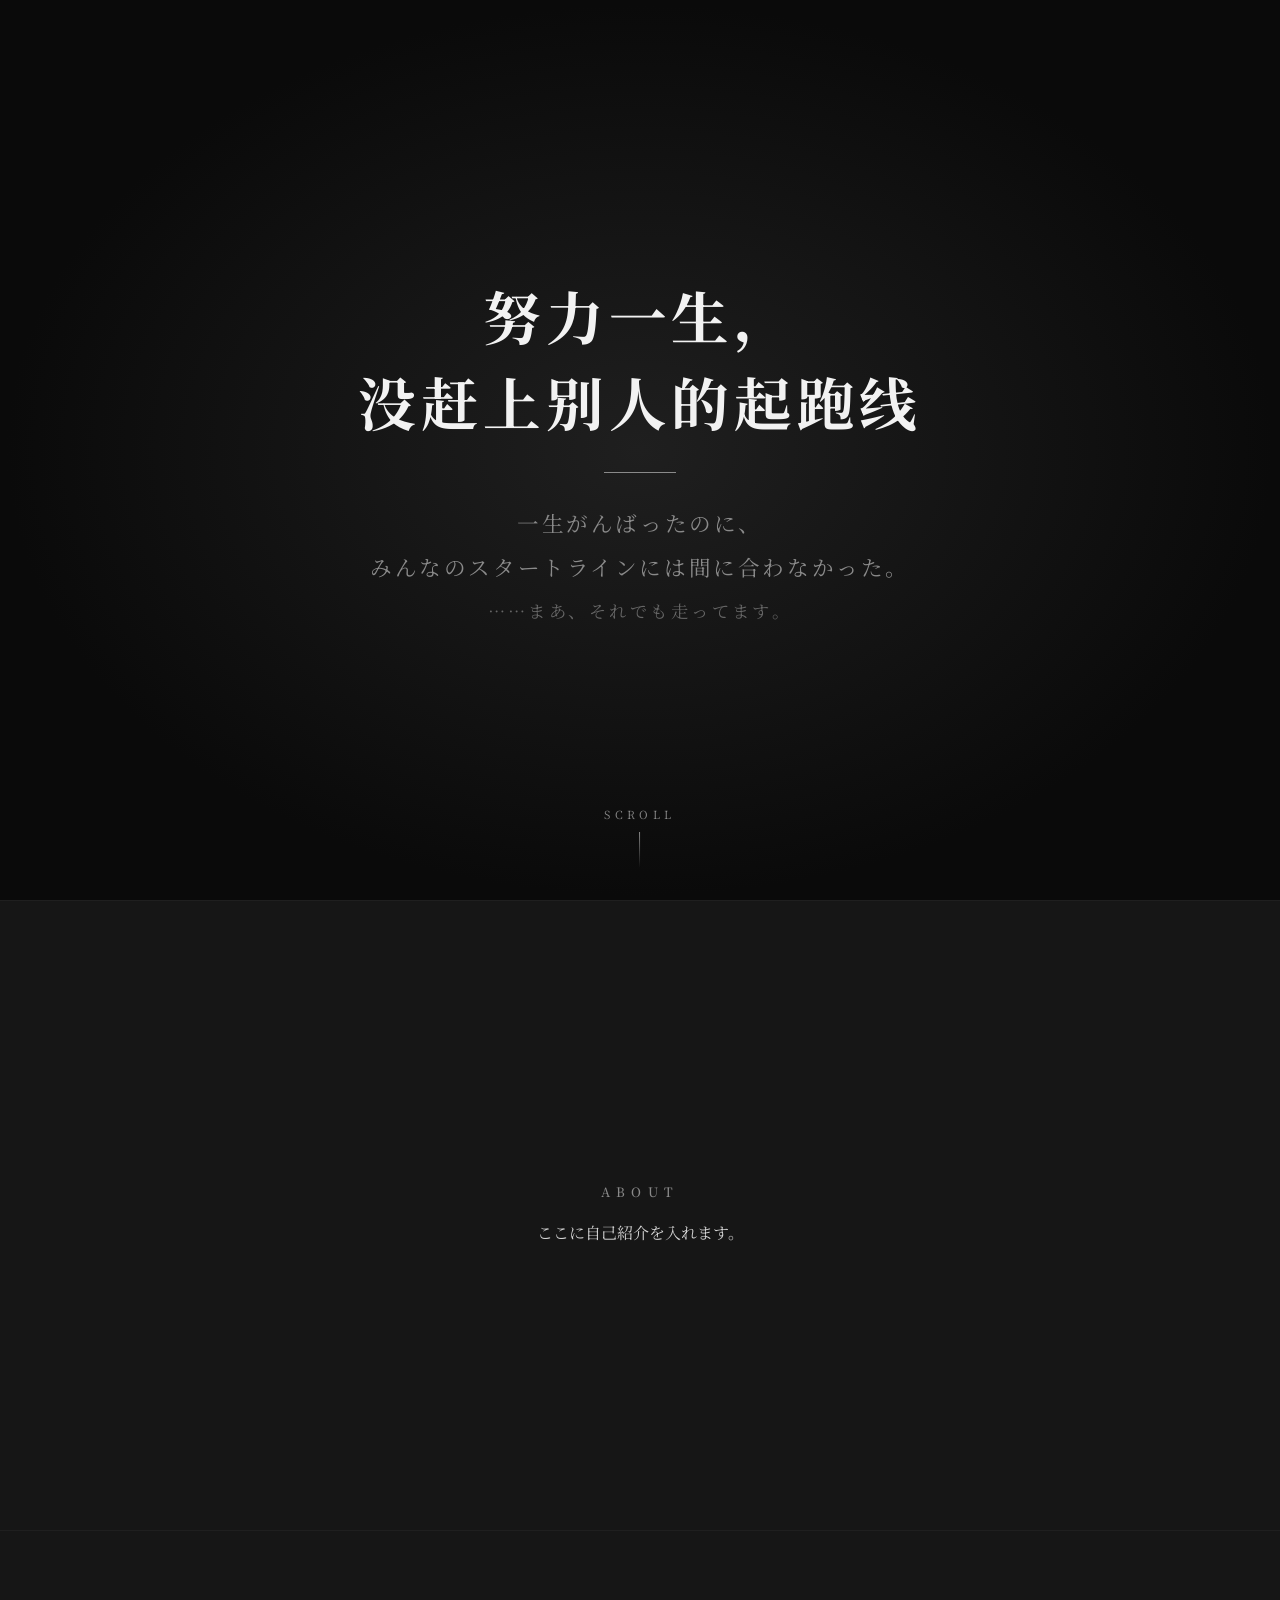
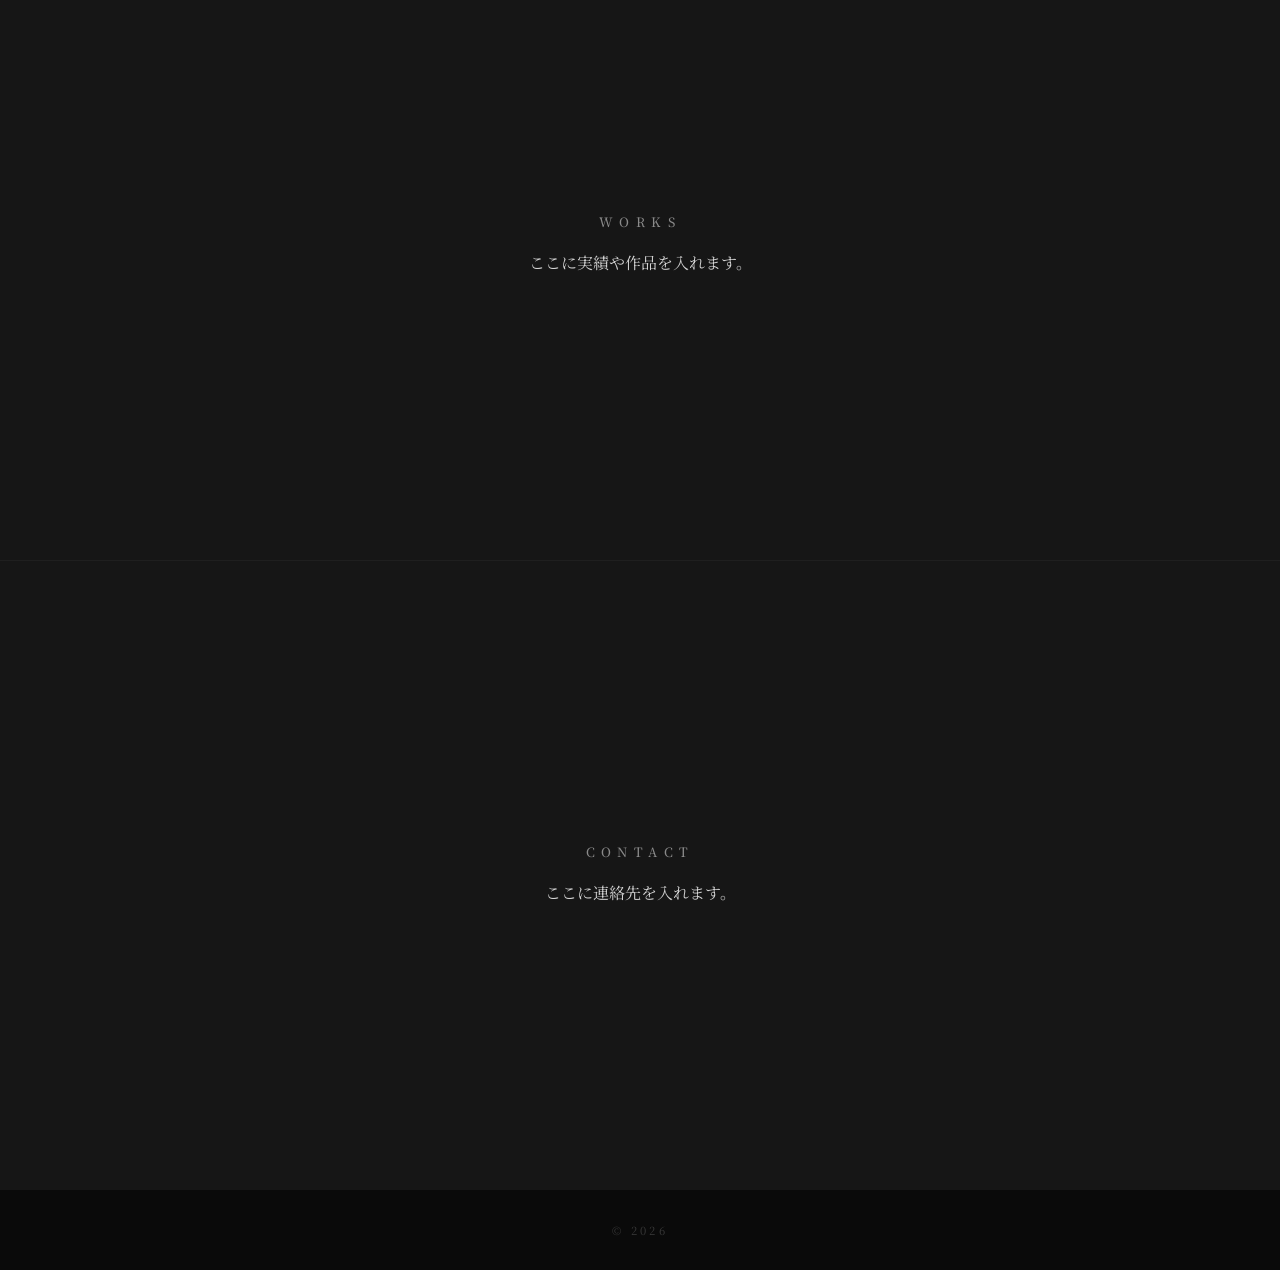
==== index.html @ 745ca265 "Add files via upload" ====
<!doctype html>
<html lang="ja">
<head>
<meta charset="utf-8">
<meta name="viewport" content="width=device-width, initial-scale=1">
<title>Portfolio</title>
<link rel="preconnect" href="https://fonts.googleapis.com">
<link rel="preconnect" href="https://fonts.gstatic.com" crossorigin>
<link href="https://fonts.googleapis.com/css2?family=Noto+Serif+SC:wght@500;700&family=Noto+Serif+JP:wght@400;500&display=swap" rel="stylesheet">
<style>
:root {
  --black: #0a0a0a;
  --charcoal: #161616;
  --gray-1: #1f1f1f;
  --gray-2: #3a3a3a;
  --gray-3: #8a8a8a;
  --gray-4: #d4d4d4;
  --ease: cubic-bezier(.77, 0, .175, 1);
}
* { box-sizing: border-box; margin: 0; padding: 0; }
html { scroll-behavior: smooth; }
body {
  background: var(--black);
  color: var(--gray-4);
  font-family: "Noto Serif JP", serif;
  overflow-x: hidden;
}
body.locked { overflow: hidden; }

/* ---------- Opening ---------- */
.hero {
  position: relative;
  height: 100vh;
  height: 100svh;
  display: grid;
  place-items: center;
  background:
    radial-gradient(ellipse at 50% 50%, var(--gray-1) 0%, var(--black) 70%);
  overflow: hidden;
}
.copy {
  text-align: center;
  padding: 0 24px;
  max-width: 960px;
}
.zh {
  font-family: "Noto Serif SC", serif;
  font-weight: 700;
  font-size: clamp(1.6rem, 5vw, 3.6rem);
  letter-spacing: .08em;
  line-height: 1.5;
  color: #f2f2f2;
  opacity: 0;
  transform: translateY(14px);
}
.rule {
  width: 0;
  height: 1px;
  margin: 28px auto;
  background: var(--gray-3);
}
.ja {
  font-weight: 400;
  font-size: clamp(.95rem, 2.2vw, 1.35rem);
  letter-spacing: .12em;
  line-height: 2;
  color: var(--gray-3);
  opacity: 0;
  transform: translateY(10px);
}
.ja small {
  display: block;
  margin-top: 6px;
  font-size: .8em;
  color: #666;
  letter-spacing: .2em;
}
.scroll {
  position: absolute;
  bottom: 32px;
  left: 50%;
  translate: -50% 0;
  font-size: .7rem;
  letter-spacing: .4em;
  color: var(--gray-3);
  opacity: 0;
  text-decoration: none;
}
.scroll::after {
  content: "";
  display: block;
  width: 1px;
  height: 36px;
  margin: 10px auto 0;
  background: linear-gradient(var(--gray-3), transparent);
  animation: drip 2s ease-in-out infinite;
}
@keyframes drip {
  0% { transform: scaleY(0); transform-origin: top; }
  50% { transform: scaleY(1); transform-origin: top; }
  51% { transform: scaleY(1); transform-origin: bottom; }
  100% { transform: scaleY(0); transform-origin: bottom; }
}

/* 左右に開く扉 */
.door {
  position: fixed;
  top: 0;
  width: 50.1%;
  height: 100%;
  z-index: 10;
  background: linear-gradient(180deg, #2a2a2a, #121212);
  transition: transform 1.6s var(--ease);
  pointer-events: none;
}
.door.l { left: 0; border-right: 1px solid var(--gray-2); }
.door.r { right: 0; border-left: 1px solid var(--gray-2); }
.door::after {
  content: "";
  position: absolute;
  inset: 0;
  background: repeating-linear-gradient(90deg, transparent 0 38px, rgba(255,255,255,.025) 38px 39px);
}
.seam {
  position: fixed;
  z-index: 11;
  top: 0;
  left: 50%;
  width: 1px;
  height: 100%;
  background: linear-gradient(transparent, var(--gray-4), transparent);
  transform: scaleY(0);
  box-shadow: 0 0 18px rgba(255,255,255,.35);
  animation: seam 1s .2s var(--ease) forwards;
}
@keyframes seam { to { transform: scaleY(1); } }

.open .door.l { transform: translateX(-100%); }
.open .door.r { transform: translateX(100%); }
.open .seam { animation: seam-out .5s forwards; }
@keyframes seam-out { from { opacity: 1; } to { opacity: 0; } }

.open .zh { animation: rise 1.2s 1.1s var(--ease) forwards; }
.open .rule { animation: grow 1s 1.7s var(--ease) forwards; }
.open .ja { animation: rise 1.2s 2.1s var(--ease) forwards; }
.open .scroll { animation: fade 1s 3s forwards; }
@keyframes rise { to { opacity: 1; transform: none; } }
@keyframes grow { to { width: 72px; } }
@keyframes fade { to { opacity: 1; } }

/* ---------- Sections ---------- */
main { background: var(--charcoal); }
section {
  min-height: 70vh;
  display: grid;
  place-content: center;
  gap: 16px;
  padding: 96px 24px;
  text-align: center;
  border-top: 1px solid var(--gray-1);
}
section h2 {
  font-weight: 500;
  font-size: .8rem;
  letter-spacing: .5em;
  text-transform: uppercase;
  color: var(--gray-3);
}
section p {
  max-width: 34em;
  line-height: 2;
  color: var(--gray-4);
}
footer {
  padding: 32px;
  text-align: center;
  font-size: .7rem;
  letter-spacing: .3em;
  color: var(--gray-2);
}

@media (prefers-reduced-motion: reduce) {
  .door, .seam { display: none; }
  .zh, .ja, .scroll { opacity: 1; transform: none; animation: none !important; }
  .rule { width: 72px; animation: none !important; }
  .scroll::after { animation: none; }
}
</style>
</head>
<body class="locked">

<div class="door l"></div>
<div class="door r"></div>
<div class="seam"></div>

<header class="hero" id="top">
  <div class="copy">
    <p class="zh">努力一生，<br>没赶上别人的起跑线</p>
    <div class="rule"></div>
    <p class="ja">
      一生がんばったのに、<br>みんなのスタートラインには間に合わなかった。
      <small>……まあ、それでも走ってます。</small>
    </p>
  </div>
  <a class="scroll" href="#about">SCROLL</a>
</header>

<main>
  <section id="about">
    <h2>About</h2>
    <p>ここに自己紹介を入れます。</p>
  </section>
  <section id="works">
    <h2>Works</h2>
    <p>ここに実績や作品を入れます。</p>
  </section>
  <section id="contact">
    <h2>Contact</h2>
    <p>ここに連絡先を入れます。</p>
  </section>
</main>
<footer>&copy; 2026</footer>

<script>
  const start = () => {
    document.body.classList.add("open");
    setTimeout(() => document.body.classList.remove("locked"), 2800);
  };
  // フォント読み込み後に開く（最大1.5秒待つ）
  Promise.race([
    document.fonts ? document.fonts.ready : Promise.resolve(),
    new Promise(r => setTimeout(r, 1500))
  ]).then(() => setTimeout(start, 900));
</script>
</body>
</html>
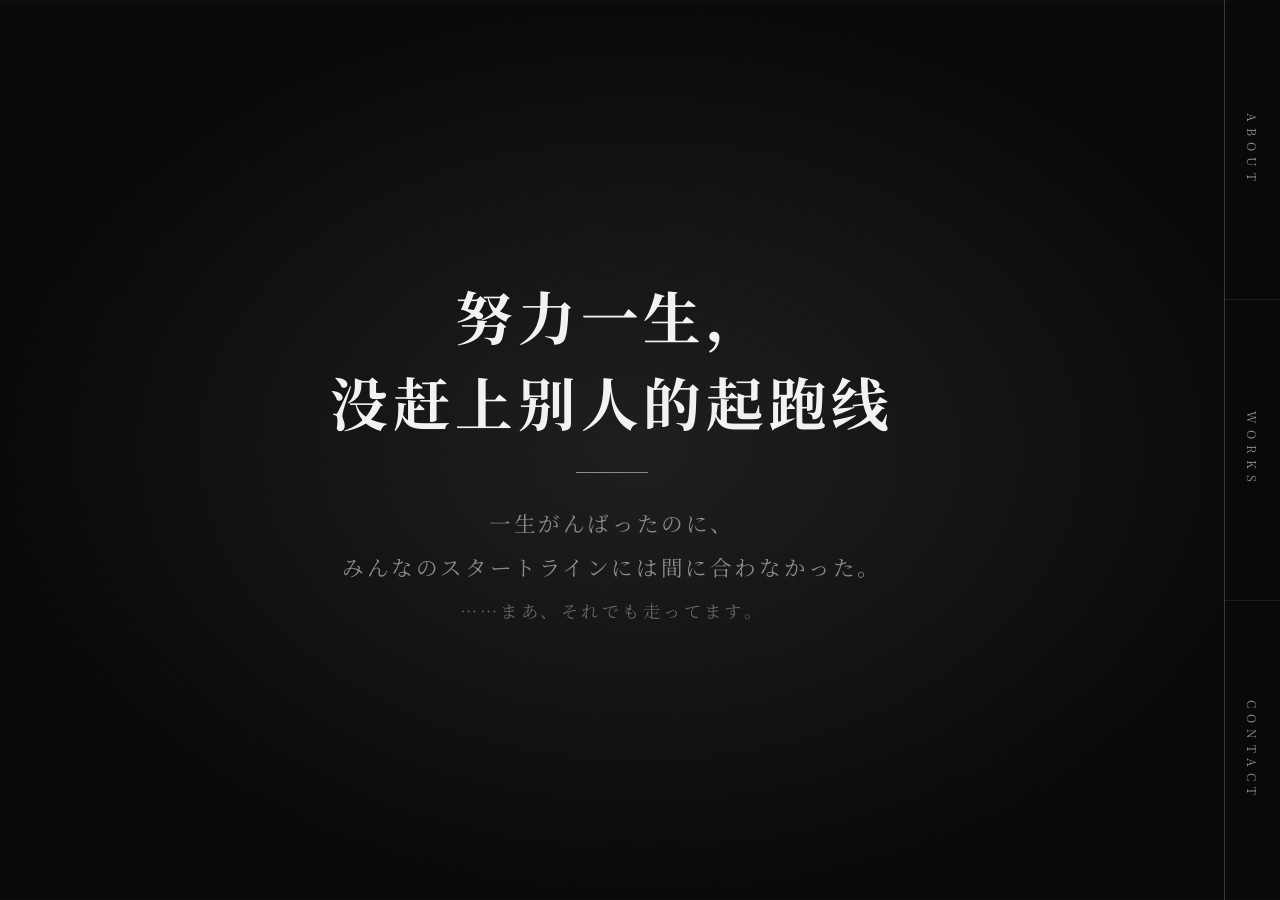
==== commit fc97cfe3: "Add files via upload" ====
--- a/index.html
+++ b/index.html
@@ -7,193 +7,15 @@
 <link rel="preconnect" href="https://fonts.googleapis.com">
 <link rel="preconnect" href="https://fonts.gstatic.com" crossorigin>
 <link href="https://fonts.googleapis.com/css2?family=Noto+Serif+SC:wght@500;700&family=Noto+Serif+JP:wght@400;500&display=swap" rel="stylesheet">
-<style>
-:root {
-  --black: #0a0a0a;
-  --charcoal: #161616;
-  --gray-1: #1f1f1f;
-  --gray-2: #3a3a3a;
-  --gray-3: #8a8a8a;
-  --gray-4: #d4d4d4;
-  --ease: cubic-bezier(.77, 0, .175, 1);
-}
-* { box-sizing: border-box; margin: 0; padding: 0; }
-html { scroll-behavior: smooth; }
-body {
-  background: var(--black);
-  color: var(--gray-4);
-  font-family: "Noto Serif JP", serif;
-  overflow-x: hidden;
-}
-body.locked { overflow: hidden; }
+<link rel="stylesheet" href="style.css">
+</head>
+<body class="opening">
 
-/* ---------- Opening ---------- */
-.hero {
-  position: relative;
-  height: 100vh;
-  height: 100svh;
-  display: grid;
-  place-items: center;
-  background:
-    radial-gradient(ellipse at 50% 50%, var(--gray-1) 0%, var(--black) 70%);
-  overflow: hidden;
-}
-.copy {
-  text-align: center;
-  padding: 0 24px;
-  max-width: 960px;
-}
-.zh {
-  font-family: "Noto Serif SC", serif;
-  font-weight: 700;
-  font-size: clamp(1.6rem, 5vw, 3.6rem);
-  letter-spacing: .08em;
-  line-height: 1.5;
-  color: #f2f2f2;
-  opacity: 0;
-  transform: translateY(14px);
-}
-.rule {
-  width: 0;
-  height: 1px;
-  margin: 28px auto;
-  background: var(--gray-3);
-}
-.ja {
-  font-weight: 400;
-  font-size: clamp(.95rem, 2.2vw, 1.35rem);
-  letter-spacing: .12em;
-  line-height: 2;
-  color: var(--gray-3);
-  opacity: 0;
-  transform: translateY(10px);
-}
-.ja small {
-  display: block;
-  margin-top: 6px;
-  font-size: .8em;
-  color: #666;
-  letter-spacing: .2em;
-}
-.scroll {
-  position: absolute;
-  bottom: 32px;
-  left: 50%;
-  translate: -50% 0;
-  font-size: .7rem;
-  letter-spacing: .4em;
-  color: var(--gray-3);
-  opacity: 0;
-  text-decoration: none;
-}
-.scroll::after {
-  content: "";
-  display: block;
-  width: 1px;
-  height: 36px;
-  margin: 10px auto 0;
-  background: linear-gradient(var(--gray-3), transparent);
-  animation: drip 2s ease-in-out infinite;
-}
-@keyframes drip {
-  0% { transform: scaleY(0); transform-origin: top; }
-  50% { transform: scaleY(1); transform-origin: top; }
-  51% { transform: scaleY(1); transform-origin: bottom; }
-  100% { transform: scaleY(0); transform-origin: bottom; }
-}
-
-/* 左右に開く扉 */
-.door {
-  position: fixed;
-  top: 0;
-  width: 50.1%;
-  height: 100%;
-  z-index: 10;
-  background: linear-gradient(180deg, #2a2a2a, #121212);
-  transition: transform 1.6s var(--ease);
-  pointer-events: none;
-}
-.door.l { left: 0; border-right: 1px solid var(--gray-2); }
-.door.r { right: 0; border-left: 1px solid var(--gray-2); }
-.door::after {
-  content: "";
-  position: absolute;
-  inset: 0;
-  background: repeating-linear-gradient(90deg, transparent 0 38px, rgba(255,255,255,.025) 38px 39px);
-}
-.seam {
-  position: fixed;
-  z-index: 11;
-  top: 0;
-  left: 50%;
-  width: 1px;
-  height: 100%;
-  background: linear-gradient(transparent, var(--gray-4), transparent);
-  transform: scaleY(0);
-  box-shadow: 0 0 18px rgba(255,255,255,.35);
-  animation: seam 1s .2s var(--ease) forwards;
-}
-@keyframes seam { to { transform: scaleY(1); } }
-
-.open .door.l { transform: translateX(-100%); }
-.open .door.r { transform: translateX(100%); }
-.open .seam { animation: seam-out .5s forwards; }
-@keyframes seam-out { from { opacity: 1; } to { opacity: 0; } }
-
-.open .zh { animation: rise 1.2s 1.1s var(--ease) forwards; }
-.open .rule { animation: grow 1s 1.7s var(--ease) forwards; }
-.open .ja { animation: rise 1.2s 2.1s var(--ease) forwards; }
-.open .scroll { animation: fade 1s 3s forwards; }
-@keyframes rise { to { opacity: 1; transform: none; } }
-@keyframes grow { to { width: 72px; } }
-@keyframes fade { to { opacity: 1; } }
-
-/* ---------- Sections ---------- */
-main { background: var(--charcoal); }
-section {
-  min-height: 70vh;
-  display: grid;
-  place-content: center;
-  gap: 16px;
-  padding: 96px 24px;
-  text-align: center;
-  border-top: 1px solid var(--gray-1);
-}
-section h2 {
-  font-weight: 500;
-  font-size: .8rem;
-  letter-spacing: .5em;
-  text-transform: uppercase;
-  color: var(--gray-3);
-}
-section p {
-  max-width: 34em;
-  line-height: 2;
-  color: var(--gray-4);
-}
-footer {
-  padding: 32px;
-  text-align: center;
-  font-size: .7rem;
-  letter-spacing: .3em;
-  color: var(--gray-2);
-}
-
-@media (prefers-reduced-motion: reduce) {
-  .door, .seam { display: none; }
-  .zh, .ja, .scroll { opacity: 1; transform: none; animation: none !important; }
-  .rule { width: 72px; animation: none !important; }
-  .scroll::after { animation: none; }
-}
-</style>
-</head>
-<body class="locked">
-
-<div class="door l"></div>
-<div class="door r"></div>
+<div class="door t"></div>
+<div class="door b"></div>
 <div class="seam"></div>
 
-<header class="hero" id="top">
+<main class="stage">
   <div class="copy">
     <p class="zh">努力一生，<br>没赶上别人的起跑线</p>
     <div class="rule"></div>
@@ -202,35 +24,14 @@
       <small>……まあ、それでも走ってます。</small>
     </p>
   </div>
-  <a class="scroll" href="#about">SCROLL</a>
-</header>
+</main>
 
-<main>
-  <section id="about">
-    <h2>About</h2>
-    <p>ここに自己紹介を入れます。</p>
-  </section>
-  <section id="works">
-    <h2>Works</h2>
-    <p>ここに実績や作品を入れます。</p>
-  </section>
-  <section id="contact">
-    <h2>Contact</h2>
-    <p>ここに連絡先を入れます。</p>
-  </section>
-</main>
-<footer>&copy; 2026</footer>
+<nav class="tabs">
+  <a href="about.html">ABOUT</a>
+  <a href="works.html">WORKS</a>
+  <a href="contact.html">CONTACT</a>
+</nav>
 
-<script>
-  const start = () => {
-    document.body.classList.add("open");
-    setTimeout(() => document.body.classList.remove("locked"), 2800);
-  };
-  // フォント読み込み後に開く（最大1.5秒待つ）
-  Promise.race([
-    document.fonts ? document.fonts.ready : Promise.resolve(),
-    new Promise(r => setTimeout(r, 1500))
-  ]).then(() => setTimeout(start, 900));
-</script>
+<script src="app.js"></script>
 </body>
 </html>
--- a/style.css
+++ b/style.css
@@ -0,0 +1,167 @@
+:root {
+  --black: #0a0a0a;
+  --gray-1: #1f1f1f;
+  --gray-2: #3a3a3a;
+  --gray-3: #8a8a8a;
+  --gray-4: #d4d4d4;
+  --ease: cubic-bezier(.77, 0, .175, 1);
+  --tab-w: 56px;
+}
+* { box-sizing: border-box; margin: 0; padding: 0; }
+html {
+  height: 100%;
+  overflow: hidden;
+  background: var(--black);
+}
+body {
+  position: relative;
+  height: 100vh;
+  height: 100svh;
+  overflow: hidden;
+  background: radial-gradient(ellipse at 50% 50%, var(--gray-1) 0%, var(--black) 70%);
+  color: var(--gray-4);
+  font-family: "Noto Serif JP", serif;
+  opacity: 0;
+  animation: page-in .9s ease forwards;
+  transition: opacity .6s ease;
+}
+body.leaving { opacity: 0; animation: none; }
+@keyframes page-in { to { opacity: 1; } }
+
+/* ---------- 中央の文字 ---------- */
+.stage {
+  height: 100%;
+  display: grid;
+  place-items: center;
+  padding: 0 calc(var(--tab-w) + 24px) 0 24px;
+}
+.copy { text-align: center; max-width: 960px; }
+.zh {
+  font-family: "Noto Serif SC", serif;
+  font-weight: 700;
+  font-size: clamp(1.6rem, 5vw, 3.6rem);
+  letter-spacing: .08em;
+  line-height: 1.5;
+  color: #f2f2f2;
+}
+.rule {
+  width: 72px;
+  height: 1px;
+  margin: 28px auto;
+  background: var(--gray-3);
+}
+.ja {
+  font-size: clamp(.95rem, 2.2vw, 1.35rem);
+  letter-spacing: .12em;
+  line-height: 2;
+  color: var(--gray-3);
+}
+.ja small {
+  display: block;
+  margin-top: 6px;
+  font-size: .8em;
+  color: #666;
+  letter-spacing: .2em;
+}
+
+/* サブページの見出し・本文 */
+.page-title {
+  font-weight: 500;
+  font-size: .8rem;
+  letter-spacing: .5em;
+  color: var(--gray-3);
+  margin-bottom: 24px;
+}
+.page-body {
+  max-width: 34em;
+  line-height: 2;
+  color: var(--gray-4);
+}
+
+/* ---------- 右端のタブ（上から下へ縦並び） ---------- */
+.tabs {
+  position: fixed;
+  top: 0;
+  right: 0;
+  width: var(--tab-w);
+  height: 100%;
+  display: flex;
+  flex-direction: column;
+  z-index: 5;
+  border-left: 1px solid var(--gray-2);
+  background: rgba(10, 10, 10, .55);
+}
+.tabs a {
+  flex: 1;
+  display: grid;
+  place-items: center;
+  writing-mode: vertical-rl;
+  text-decoration: none;
+  font-size: .75rem;
+  letter-spacing: .5em;
+  color: var(--gray-3);
+  border-bottom: 1px solid var(--gray-1);
+  transition: color .3s, background .3s;
+}
+.tabs a:last-child { border-bottom: 0; }
+.tabs a:hover, .tabs a[aria-current="page"] {
+  color: #f2f2f2;
+  background: rgba(255, 255, 255, .06);
+}
+
+/* ---------- オープニング：上下に開く扉 ---------- */
+.door {
+  position: fixed;
+  left: 0;
+  width: 100%;
+  height: 50.1%;
+  z-index: 10;
+  background: linear-gradient(90deg, #2a2a2a, #121212);
+  transition: transform 1.6s var(--ease);
+  pointer-events: none;
+}
+.door.t { top: 0; border-bottom: 1px solid var(--gray-2); }
+.door.b { bottom: 0; border-top: 1px solid var(--gray-2); }
+.door::after {
+  content: "";
+  position: absolute;
+  inset: 0;
+  background: repeating-linear-gradient(180deg, transparent 0 38px, rgba(255,255,255,.025) 38px 39px);
+}
+.seam {
+  position: fixed;
+  z-index: 11;
+  top: 50%;
+  left: 0;
+  width: 100%;
+  height: 1px;
+  background: linear-gradient(90deg, transparent, var(--gray-4), transparent);
+  box-shadow: 0 0 18px rgba(255,255,255,.35);
+  transform: scaleX(0);
+  animation: seam 1s .5s var(--ease) forwards;
+}
+@keyframes seam { to { transform: scaleX(1); } }
+
+.opening .zh, .opening .ja, .opening .tabs { opacity: 0; }
+.opening .rule { width: 0; }
+
+.open .door.t { transform: translateY(-100%); }
+.open .door.b { transform: translateY(100%); }
+.open .seam { animation: seam-out .5s forwards; }
+@keyframes seam-out { from { opacity: 1; transform: scaleX(1); } to { opacity: 0; transform: scaleX(1); } }
+.open .zh { animation: fade .9s 1.2s ease forwards; }
+.open .rule { animation: grow 1s 1.8s var(--ease) forwards; }
+.open .ja { animation: fade .9s 2.2s ease forwards; }
+.open .tabs { animation: fade .9s 3s ease forwards; }
+@keyframes fade { to { opacity: 1; } }
+@keyframes grow { to { width: 72px; } }
+
+@media (max-width: 600px) {
+  :root { --tab-w: 44px; }
+  .tabs a { font-size: .65rem; letter-spacing: .4em; }
+}
+@media (prefers-reduced-motion: reduce) {
+  .door, .seam { display: none; }
+  .opening .zh, .opening .ja, .opening .tabs { opacity: 1; animation: none !important; }
+  .opening .rule { width: 72px; animation: none !important; }
+}
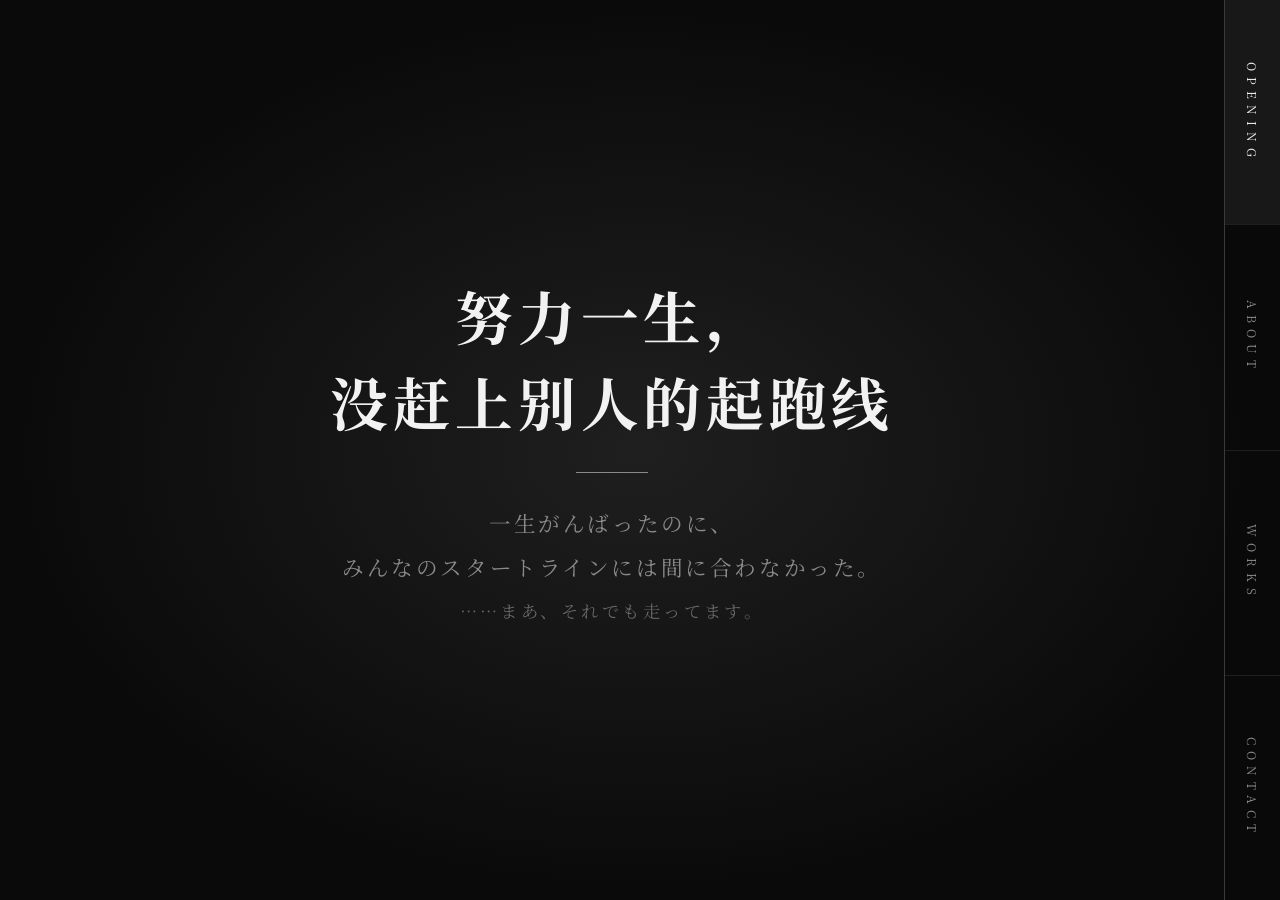
==== commit 1a1ea29d: "Add files via upload" ====
--- a/index.html
+++ b/index.html
@@ -13,7 +13,11 @@
 
 <div class="door t"></div>
 <div class="door b"></div>
-<div class="seam"></div>
+<div class="seam">
+  <svg viewBox="0 0 100 100" preserveAspectRatio="none" aria-hidden="true">
+    <line x1="0" y1="60" x2="100" y2="40" vector-effect="non-scaling-stroke"/>
+  </svg>
+</div>
 
 <main class="stage">
   <div class="copy">
@@ -27,6 +31,7 @@
 </main>
 
 <nav class="tabs">
+  <a href="index.html" aria-current="page">OPENING</a>
   <a href="about.html">ABOUT</a>
   <a href="works.html">WORKS</a>
   <a href="contact.html">CONTACT</a>
--- a/style.css
+++ b/style.css
@@ -109,50 +109,58 @@
   background: rgba(255, 255, 255, .06);
 }
 
-/* ---------- オープニング：上下に開く扉 ---------- */
+/* ---------- オープニング（全体4秒） ----------
+   0.0-0.5s  何もない
+   0.5-1.3s  中央に斜めの線が走る
+   1.5-3.0s  上下に開く
+   2.7-4.0s  文字とタブが現れる                  */
 .door {
   position: fixed;
-  left: 0;
-  width: 100%;
-  height: 50.1%;
+  inset: 0;
   z-index: 10;
-  background: linear-gradient(90deg, #2a2a2a, #121212);
-  transition: transform 1.6s var(--ease);
+  opacity: 0;
+  background: linear-gradient(135deg, #242424, #101010);
   pointer-events: none;
 }
-.door.t { top: 0; border-bottom: 1px solid var(--gray-2); }
-.door.b { bottom: 0; border-top: 1px solid var(--gray-2); }
 .door::after {
   content: "";
   position: absolute;
   inset: 0;
-  background: repeating-linear-gradient(180deg, transparent 0 38px, rgba(255,255,255,.025) 38px 39px);
+  background: repeating-linear-gradient(135deg, transparent 0 38px, rgba(255,255,255,.025) 38px 39px);
 }
+/* 斜めの境界線（右上がり）。seam の線と同じ座標で切り分ける */
+.door.t { clip-path: polygon(0 0, 100% 0, 100% 40%, 0 60%); }
+.door.b { clip-path: polygon(0 60%, 100% 40%, 100% 100%, 0 100%); }
+.door.t { animation: door-in .8s .5s ease forwards, slide-up 1.5s 1.5s var(--ease) forwards; }
+.door.b { animation: door-in .8s .5s ease forwards, slide-down 1.5s 1.5s var(--ease) forwards; }
+@keyframes door-in { to { opacity: 1; } }
+@keyframes slide-up { to { transform: translateY(-100%); } }
+@keyframes slide-down { to { transform: translateY(100%); } }
+
 .seam {
   position: fixed;
+  inset: 0;
   z-index: 11;
-  top: 50%;
-  left: 0;
+  pointer-events: none;
+  transform: scaleX(0);
+  animation: seam-in .8s .5s var(--ease) forwards, seam-out .5s 1.5s forwards;
+}
+.seam svg {
   width: 100%;
-  height: 1px;
-  background: linear-gradient(90deg, transparent, var(--gray-4), transparent);
-  box-shadow: 0 0 18px rgba(255,255,255,.35);
-  transform: scaleX(0);
-  animation: seam 1s .5s var(--ease) forwards;
+  height: 100%;
+  overflow: visible;
+  filter: drop-shadow(0 0 6px rgba(255, 255, 255, .6));
 }
-@keyframes seam { to { transform: scaleX(1); } }
+.seam line { stroke: var(--gray-4); stroke-width: 1.5; }
+@keyframes seam-in { to { transform: scaleX(1); } }
+@keyframes seam-out { to { opacity: 0; } }
 
 .opening .zh, .opening .ja, .opening .tabs { opacity: 0; }
 .opening .rule { width: 0; }
-
-.open .door.t { transform: translateY(-100%); }
-.open .door.b { transform: translateY(100%); }
-.open .seam { animation: seam-out .5s forwards; }
-@keyframes seam-out { from { opacity: 1; transform: scaleX(1); } to { opacity: 0; transform: scaleX(1); } }
-.open .zh { animation: fade .9s 1.2s ease forwards; }
-.open .rule { animation: grow 1s 1.8s var(--ease) forwards; }
-.open .ja { animation: fade .9s 2.2s ease forwards; }
-.open .tabs { animation: fade .9s 3s ease forwards; }
+.opening .zh { animation: fade .8s 2.7s ease forwards; }
+.opening .rule { animation: grow .7s 3.2s var(--ease) forwards; }
+.opening .ja { animation: fade .7s 3.3s ease forwards; }
+.opening .tabs { animation: fade .5s 3.5s ease forwards; }
 @keyframes fade { to { opacity: 1; } }
 @keyframes grow { to { width: 72px; } }
 
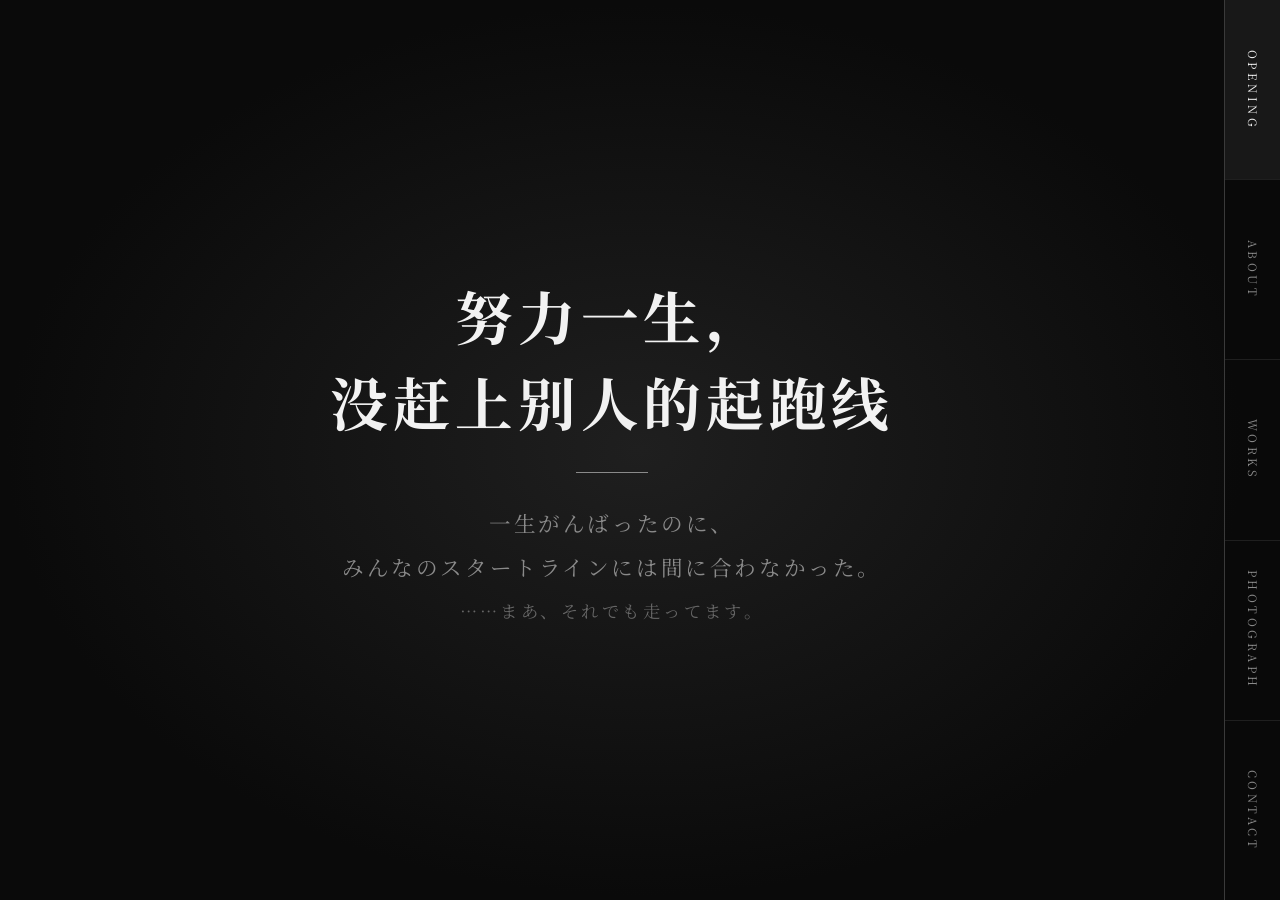
==== commit 767ea289: "Add PHOTOGRAPH tab and gallery page Co-Authored-By: Claude Sonnet 5.5 <noreply@anthropic.com>" ====
--- a/index.html
+++ b/index.html
@@ -34,6 +34,7 @@
   <a href="index.html" aria-current="page">OPENING</a>
   <a href="about.html">ABOUT</a>
   <a href="works.html">WORKS</a>
+  <a href="photograph.html">PHOTOGRAPH</a>
   <a href="contact.html">CONTACT</a>
 </nav>
 
--- a/style.css
+++ b/style.css
@@ -21,11 +21,12 @@
   background: radial-gradient(ellipse at 50% 50%, var(--gray-1) 0%, var(--black) 70%);
   color: var(--gray-4);
   font-family: "Noto Serif JP", serif;
+}
+/* フェードインはオープニングだけ。ほかのページは即時に表示する */
+body.opening {
   opacity: 0;
   animation: page-in .9s ease forwards;
-  transition: opacity .6s ease;
-}
-body.leaving { opacity: 0; animation: none; }
+}
 @keyframes page-in { to { opacity: 1; } }
 
 /* ---------- 中央の文字 ---------- */
@@ -78,6 +79,55 @@
   color: var(--gray-4);
 }
 
+/* ---------- フォトグラフ（このページだけ縦にスクロールできる） ---------- */
+.stage.scroll {
+  display: block;
+  overflow-y: auto;
+  padding: 72px calc(var(--tab-w) + 24px) 72px 24px;
+  scrollbar-width: thin;
+  scrollbar-color: var(--gray-2) transparent;
+}
+.stage.scroll .page-title { text-align: center; margin-bottom: 40px; }
+.gallery {
+  display: grid;
+  grid-template-columns: repeat(auto-fill, minmax(220px, 1fr));
+  gap: 12px;
+  max-width: 1000px;
+  margin: 0 auto;
+}
+.gallery figure {
+  aspect-ratio: 3 / 2;
+  overflow: hidden;
+  display: grid;
+  place-items: center;
+  background: linear-gradient(135deg, #1c1c1c, #121212);
+  border: 1px solid var(--gray-1);
+  font-size: .7rem;
+  letter-spacing: .3em;
+  color: var(--gray-2);
+}
+.gallery img {
+  width: 100%;
+  height: 100%;
+  object-fit: cover;
+  cursor: zoom-in;
+  filter: grayscale(1) brightness(.85);
+  transition: filter .5s, transform .6s var(--ease);
+}
+.gallery img:hover { filter: none; transform: scale(1.04); }
+.lightbox {
+  position: fixed;
+  inset: 0;
+  z-index: 20;
+  display: none;
+  place-items: center;
+  padding: 24px calc(var(--tab-w) + 24px) 24px 24px;
+  background: rgba(10, 10, 10, .94);
+  cursor: zoom-out;
+}
+.lightbox.show { display: grid; }
+.lightbox img { max-width: 100%; max-height: 100%; }
+
 /* ---------- 右端のタブ（上から下へ縦並び） ---------- */
 .tabs {
   position: fixed;
@@ -97,8 +147,8 @@
   place-items: center;
   writing-mode: vertical-rl;
   text-decoration: none;
-  font-size: .75rem;
-  letter-spacing: .5em;
+  font-size: .72rem;
+  letter-spacing: .3em;
   color: var(--gray-3);
   border-bottom: 1px solid var(--gray-1);
   transition: color .3s, background .3s;
@@ -166,10 +216,8 @@
 
 @media (max-width: 600px) {
   :root { --tab-w: 44px; }
-  .tabs a { font-size: .65rem; letter-spacing: .4em; }
-}
-@media (prefers-reduced-motion: reduce) {
-  .door, .seam { display: none; }
-  .opening .zh, .opening .ja, .opening .tabs { opacity: 1; animation: none !important; }
-  .opening .rule { width: 72px; animation: none !important; }
-}
+  .tabs a { font-size: .65rem; letter-spacing: .25em; }
+}
+@media (max-height: 700px) {
+  .tabs a { font-size: .62rem; letter-spacing: .15em; }
+}
